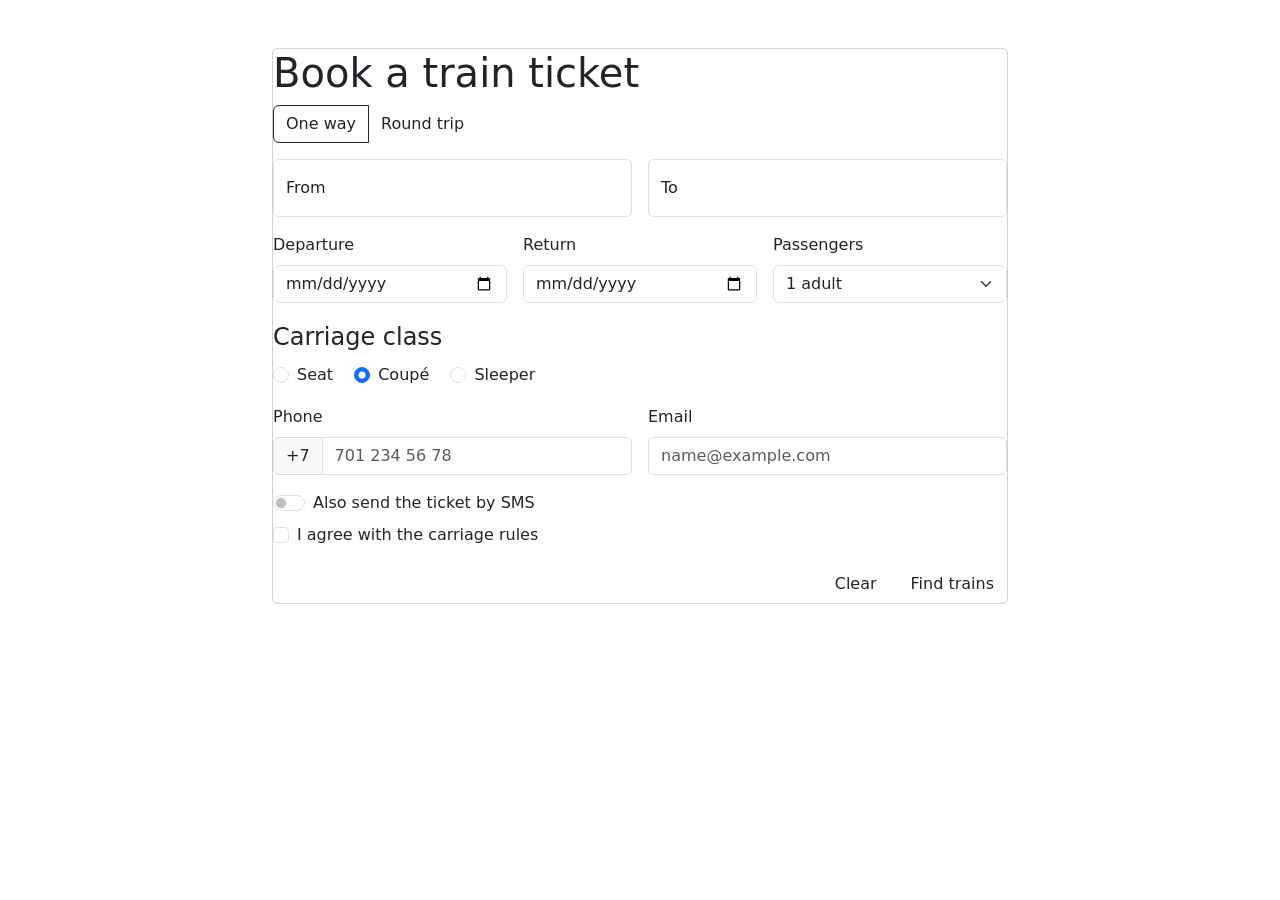
==== task1.html @ 530d647e "Add files via upload" ====
<!DOCTYPE html>
<html lang="en">
<head>
<meta charset="utf-8">
<meta name="viewport" content="width=device-width, initial-scale=1">
<title>Book a train ticket</title>
<link rel="preconnect" href="https://fonts.googleapis.com"><link rel="preconnect" href="https://fonts.gstatic.com" crossorigin><link href="https://fonts.googleapis.com/css2?family=Montserrat:wght@400;500;600;700&display=swap" rel="stylesheet">
<link href="https://cdn.jsdelivr.net/npm/bootstrap@5.3.3/dist/css/bootstrap.min.css" rel="stylesheet">
<link rel="stylesheet" href="css/task1.css">
</head>
<body>
<main class="container py-4 py-md-5">
 <div class="row justify-content-center">
  <div class="col-12 col-lg-9 col-xl-8">
   <div class="card ticket-card">
    <header class="ticket-head"><h1>Book a train ticket</h1></header>
    <form class="ticket-body" action="#" method="get">
     <div class="row g-3">

      <div class="col-12">
       <div class="btn-group trip" role="group" aria-label="Trip type">
        <input type="radio" class="btn-check" name="trip" id="oneway" value="oneway" checked>
        <label class="btn btn-trip" for="oneway">One way</label>
        <input type="radio" class="btn-check" name="trip" id="round" value="round">
        <label class="btn btn-trip" for="round">Round trip</label>
       </div>
      </div>

      <div class="col-12 col-md-6">
       <div class="form-floating">
        <input type="text" class="form-control" id="from" name="from" placeholder="Astana" autocomplete="off" required>
        <label for="from">From</label>
       </div>
      </div>
      <div class="col-12 col-md-6">
       <div class="form-floating">
        <input type="text" class="form-control" id="to" name="to" placeholder="Almaty" autocomplete="off" required>
        <label for="to">To</label>
       </div>
      </div>

      <div class="col-12 col-md-4">
       <label for="departure" class="form-label">Departure</label>
       <input type="date" class="form-control" id="departure" name="departure" required>
      </div>
      <div class="col-12 col-md-4">
       <label for="return" class="form-label">Return</label>
       <input type="date" class="form-control" id="return" name="return">
      </div>
      <div class="col-12 col-md-4">
       <label for="passengers" class="form-label">Passengers</label>
       <select class="form-select" id="passengers" name="passengers">
        <option value="1" selected>1 adult</option>
        <option value="2">2 adults</option>
        <option value="3">3 adults</option>
        <option value="4">4 adults</option>
        <option value="5">5 adults</option>
        <option value="6">6 adults</option>
       </select>
      </div>

      <fieldset class="col-12">
       <legend class="group-title">Carriage class</legend>
       <div class="form-check form-check-inline">
        <input class="form-check-input" type="radio" name="class" id="seat" value="seat" required>
        <label class="form-check-label" for="seat">Seat</label>
       </div>
       <div class="form-check form-check-inline">
        <input class="form-check-input" type="radio" name="class" id="coupe" value="coupe" checked required>
        <label class="form-check-label" for="coupe">Coupé</label>
       </div>
       <div class="form-check form-check-inline">
        <input class="form-check-input" type="radio" name="class" id="sleeper" value="sleeper" required>
        <label class="form-check-label" for="sleeper">Sleeper</label>
       </div>
      </fieldset>

      <div class="col-12 col-md-6">
       <label for="phone" class="form-label">Phone</label>
       <div class="input-group">
        <span class="input-group-text" id="phone-prefix">+7</span>
        <input type="tel" class="form-control" id="phone" name="phone" placeholder="701 234 56 78" autocomplete="tel" aria-describedby="phone-prefix" required>
       </div>
      </div>
      <div class="col-12 col-md-6">
       <label for="email" class="form-label">Email</label>
       <input type="email" class="form-control" id="email" name="email" placeholder="name@example.com" autocomplete="email" required>
      </div>

      <div class="col-12">
       <div class="form-check form-switch">
        <input class="form-check-input" type="checkbox" role="switch" id="sms" name="sms">
        <label class="form-check-label" for="sms">Also send the ticket by SMS</label>
       </div>
       <div class="form-check mt-2">
        <input class="form-check-input" type="checkbox" id="agree" name="agree" required>
        <label class="form-check-label" for="agree">I agree with the carriage rules</label>
       </div>
      </div>

      <!-- HTML order: Clear, Find trains. flex-column-reverse puts Find trains on top on a phone -->
      <div class="col-12 d-flex flex-column-reverse flex-sm-row justify-content-sm-end gap-2 mt-3">
       <button type="reset" class="btn btn-clear">Clear</button>
       <button type="submit" class="btn btn-find">Find trains</button>
      </div>

     </div>
    </form>
   </div>
  </div>
 </div>
</main>
</body>
</html>
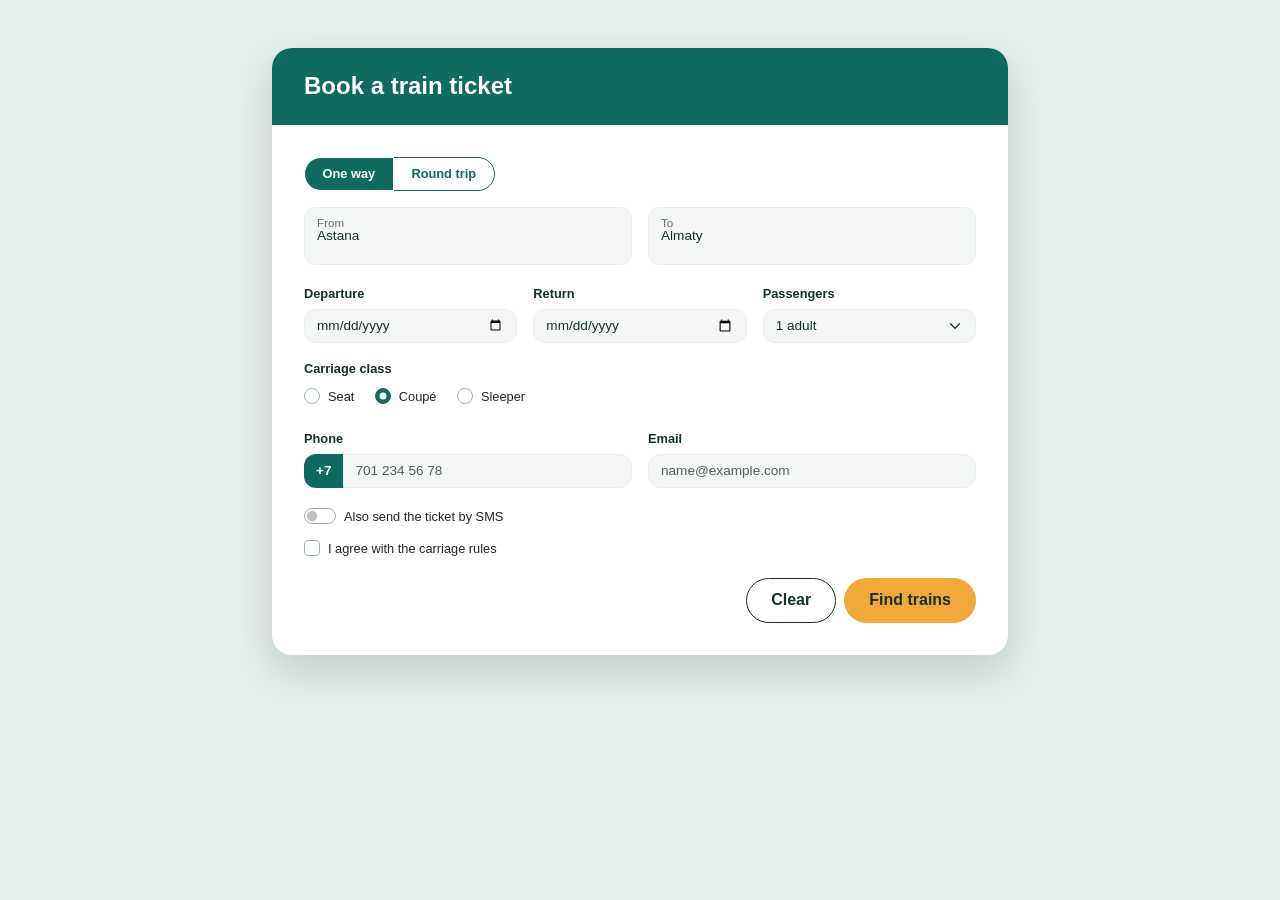
==== commit 96c6e7d3: "Fix stylesheet link for task1.css" ====
--- a/task1.html
+++ b/task1.html
@@ -6,7 +6,7 @@
 <title>Book a train ticket</title>
 <link rel="preconnect" href="https://fonts.googleapis.com"><link rel="preconnect" href="https://fonts.gstatic.com" crossorigin><link href="https://fonts.googleapis.com/css2?family=Montserrat:wght@400;500;600;700&display=swap" rel="stylesheet">
 <link href="https://cdn.jsdelivr.net/npm/bootstrap@5.3.3/dist/css/bootstrap.min.css" rel="stylesheet">
-<link rel="stylesheet" href="css/task1.css">
+<link rel="stylesheet" href="task1.css">
 </head>
 <body>
 <main class="container py-4 py-md-5">
--- a/task1.css
+++ b/task1.css
@@ -0,0 +1,34 @@
+:root{--green:#0F6B5F;--amber:#F2A93B;--ink:#16302B;--field:#F4F7F5;--mist:#E6EFEC}
+body{font-family:'Montserrat',sans-serif;background:var(--mist);color:var(--ink);min-height:100vh}
+.ticket-card{border:0;border-radius:1.25rem;overflow:hidden;box-shadow:0 1rem 2.5rem rgba(22,48,43,.18)}
+.ticket-head{background:var(--green);color:#fff;padding:1.5rem 2rem}
+.ticket-head h1{font-size:1.5rem;font-weight:700;margin:0}
+.ticket-body{padding:2rem}
+.form-label,.group-title{font-size:.8rem;font-weight:600;margin-bottom:.35rem;padding:0;color:var(--ink)}
+.form-control,.form-select{background-color:var(--field);border:1px solid var(--mist);border-radius:.75rem;color:var(--ink);font-size:.85rem}
+.form-control:focus,.form-select:focus{background-color:var(--field);border-color:var(--green);box-shadow:0 0 0 .2rem rgba(15,107,95,.2)}
+.form-control:user-invalid,.form-select:user-invalid{border-color:#dc3545}
+/* floating labels: always raised; placeholder acts as visible example so "Clear" really empties the field */
+.form-floating>label{opacity:.65;transform:scale(.85) translateY(-.5rem) translateX(.15rem);font-size:.85rem}
+.form-floating>.form-control::placeholder{color:var(--ink);opacity:1}
+/* trip type toggle (radio inputs + btn-check) */
+.btn-check+.btn-trip{border:1px solid var(--green);color:var(--green);background:#fff;font-weight:600;font-size:.8rem;padding:.4rem 1.1rem}
+.btn-check:checked+.btn-trip{background:var(--green);color:#fff}
+.btn-check:focus-visible+.btn-trip{box-shadow:0 0 0 .2rem rgba(15,107,95,.35)}
+.trip .btn-trip:first-of-type{border-radius:2rem 0 0 2rem}
+.trip .btn-trip:last-of-type{border-radius:0 2rem 2rem 0}
+/* checks, radios, switch */
+.form-check-label{font-size:.8rem}
+.form-check-input{border-color:#9bb3ad}
+.form-check-input:checked{background-color:var(--green);border-color:var(--green)}
+.form-check-input:focus{border-color:var(--green);box-shadow:0 0 0 .2rem rgba(15,107,95,.25)}
+.form-switch .form-check-input{width:2rem}
+/* phone prefix */
+.input-group-text{background:var(--green);color:#fff;border:0;border-radius:.75rem 0 0 .75rem;font-weight:600;font-size:.85rem}
+.input-group>.form-control{border-radius:0 .75rem .75rem 0!important}
+/* buttons */
+.btn-find{background:var(--amber);border:1px solid var(--amber);color:var(--ink);font-weight:700;border-radius:2rem;padding:.6rem 1.5rem}
+.btn-find:hover,.btn-find:focus-visible{background:#dd941f;border-color:#dd941f;color:var(--ink)}
+.btn-clear{background:#fff;border:1px solid var(--ink);color:var(--ink);font-weight:700;border-radius:2rem;padding:.6rem 1.5rem}
+.btn-clear:hover,.btn-clear:focus-visible{background:var(--ink);color:#fff}
+@media (max-width:575.98px){.ticket-head{padding:1rem 1.25rem}.ticket-body{padding:1.25rem}}
